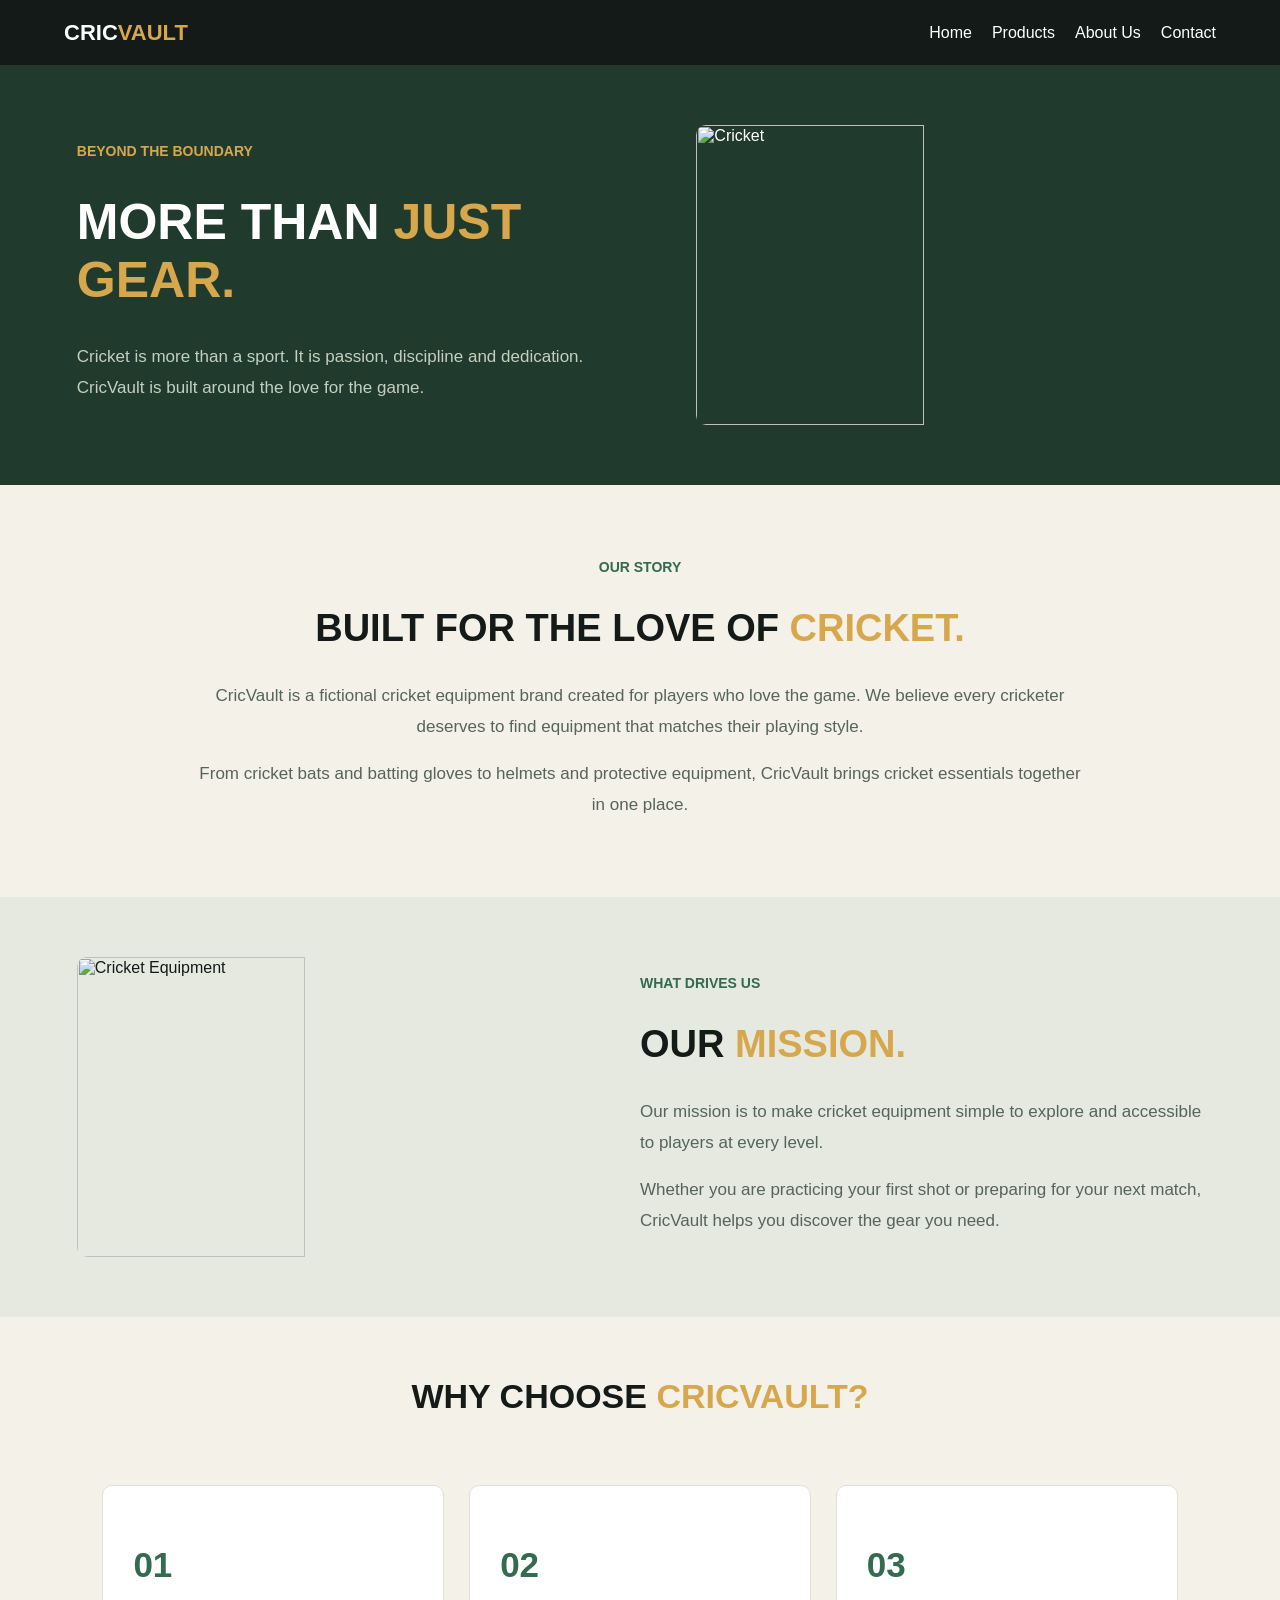
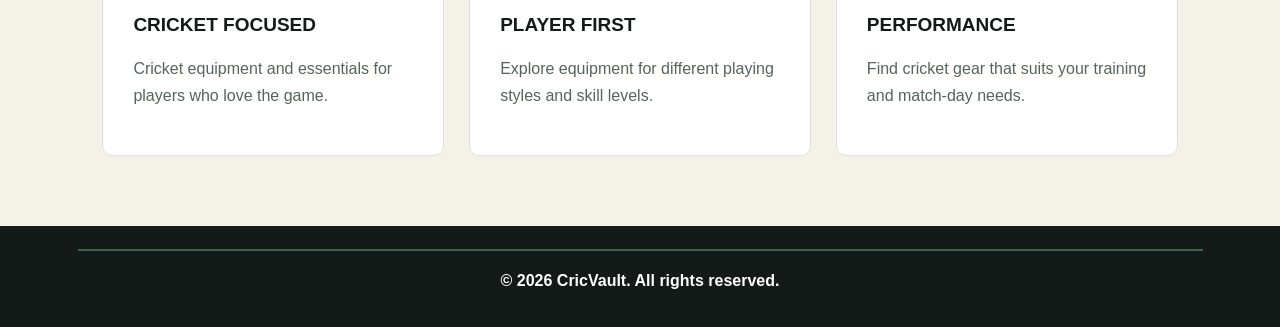
==== about_us.html @ b8066f30 "Add files via upload" ====
<html>
    <head>
        <title>About Us </title>
        <meta name="viewport" content="width=device-width, initial-scale=1.0">
        <link rel="stylesheet" href="about.css">
    </head>

    <body>

        <header>
            <h1><a href="index.html">CRIC<span>VAULT</span></a></h1>

            <p>
                <a href="index.html">Home</a>
                <a href="products.html">Products</a>
                <a href="about_us.html">About Us</a>
                <a href="contact_us.html">Contact</a>
            </p>
        </header>

        <div id="hero">

            <div id="hero-text">
                <h3>BEYOND THE BOUNDARY</h3>
                <h1>MORE THAN <span>JUST GEAR.</span></h1>

                <p>
                    Cricket is more than a sport.
                    It is passion, discipline and dedication.
                    CricVault is built around the love for the game.
                </p>
            </div>

            <img src="imgs/about3.png" alt="Cricket">

        </div>

        <div class="about-text">

            <h3>OUR STORY</h3>
            <h2>BUILT FOR THE LOVE OF <span>CRICKET.</span></h2>

            <p>
                CricVault is a fictional cricket equipment brand
                created for players who love the game.
                We believe every cricketer deserves to find
                equipment that matches their playing style.
            </p>

            <p>
                From cricket bats and batting gloves to helmets
                and protective equipment, CricVault brings
                cricket essentials together in one place.
            </p>

        </div>

        <div id="mission">

            <img src="imgs/about4.png" alt="Cricket Equipment">

            <div id="mission-text">
                <h3>WHAT DRIVES US</h3>
                <h2>OUR <span>MISSION.</span></h2>

                <p>
                    Our mission is to make cricket equipment
                    simple to explore and accessible to
                    players at every level.
                </p>

                <p>
                    Whether you are practicing your first shot
                    or preparing for your next match,
                    CricVault helps you discover the gear
                    you need.
                </p>
            </div>

        </div>

        <h2 id="h">WHY CHOOSE <span>CRICVAULT?</span></h2>

        <div class="choose">

            <div class="feature">
                <h2>01</h2>
                <h3>CRICKET FOCUSED</h3>
                <p>
                    Cricket equipment and essentials
                    for players who love the game.
                </p>
            </div>

            <div class="feature">
                <h2>02</h2>
                <h3>PLAYER FIRST</h3>
                <p>
                    Explore equipment for different
                    playing styles and skill levels.
                </p>
            </div>

            <div class="feature">
                <h2>03</h2>
                <h3>PERFORMANCE</h3>
                <p>
                    Find cricket gear that suits
                    your training and match-day needs.
                </p>
            </div>

        </div>

        <footer>
            <hr>
            <h4>© 2026 CricVault. All rights reserved.</h4>
        </footer>

    </body>
</html>
---- about.css ----
body {

    color: #141A18;
    background-color: #F4F1E8;
    margin: 0;
    padding: 0;
    display: flex;
    flex-direction: column;
    min-height: 100vh;
    font-family: Arial, sans-serif;

}

header {

    padding-right: 5%;
    padding-left: 5%;
    margin: 0;
    position: sticky;
    background-color: #141A18;
    top: 0;
    z-index: 100;

    display: flex;
    justify-content: space-between;
    align-items: center;
    height: 65px;

}

header h1 {

    font-size: 22px;

}

header a {

    color: white;
    text-decoration: none;

}

header p {

    display: flex;
    gap: 20px;

}

span {

    color: #D7A74D;

}

/* HERO */

#hero {

    display: flex;
    justify-content: space-between;
    align-items: center;
    gap: 40px;

    background-color: #203B2D;
    color: white;
    padding: 60px 6%;

}

#hero-text {

    width: 50%;

}

#hero-text h3 {

    color: #D7A74D;
    font-size: 14px;

}

#hero-text h1 {

    font-size: 50px;

}

#hero-text p {

    font-size: 17px;
    line-height: 1.8;
    color: #C5CFBE;

}

#hero img {

    width: 45%;
    height: 300px;
    object-fit: cover;
    border-radius: 10px;

}

/* ABOUT TEXT */

.about-text {

    text-align: center;
    padding: 60px 15%;

}

.about-text h3 {

    color: #326B4E;
    font-size: 14px;

}

.about-text h2 {

    font-size: 38px;

}

.about-text p {

    color: #56645A;
    font-size: 17px;
    line-height: 1.8;

}

/* MISSION */

#mission {

    display: flex;
    justify-content: space-between;
    align-items: center;
    gap: 40px;

    background-color: #E5E9DF;
    padding: 60px 6%;

}

#mission img {

    width: 45%;
    height: 300px;
    object-fit: cover;
    border-radius: 10px;

}

#mission-text {

    width: 50%;

}

#mission-text h3 {

    color: #326B4E;
    font-size: 14px;

}

#mission-text h2 {

    font-size: 38px;

}

#mission-text p {

    font-size: 17px;
    line-height: 1.8;
    color: #56645A;

}

/* WHY CHOOSE US */

#h {

    text-align: center;
    font-size: 34px;
    margin-top: 60px;

}

.choose {

    display: grid;
    grid-template-columns: repeat(3, 1fr);
    gap: 25px;
    padding: 40px 8% 70px;

}

.feature {

    background-color: white;
    border: 1px solid #DDE2D8;
    border-radius: 10px;
    padding: 30px;

}

.feature h2 {

    color: #326B4E;
    font-size: 35px;

}

.feature h3 {

    font-size: 19px;

}

.feature p {

    color: #56645A;
    line-height: 1.7;

}

/* FOOTER */

footer {

    text-align: center;
    color: white;
    background-color: #141A18;
    padding: 15px;
    margin-top: auto;

}

footer hr {

    border: none;
    background-color: #326B4E;
    height: 2px;
    width: 90%;

}

/* TABLET */

@media (max-width: 768px) {

    #hero {

        flex-direction: column;
        text-align: center;

    }

    #hero-text {

        width: 100%;

    }

    #hero img {

        width: 100%;
        height: 250px;

    }

    #mission {

        flex-direction: column;

    }

    #mission img {

        width: 100%;
        height: 250px;

    }

    #mission-text {

        width: 100%;

    }

    .choose {

        grid-template-columns: 1fr;
        gap: 20px;

    }

    .about-text {

        padding: 40px 8%;

    }

}

/* MOBILE */

@media (max-width: 480px) {

    header {

        height: auto;
        flex-direction: column;
        padding: 10px;

    }

    header p {

        flex-wrap: wrap;
        justify-content: center;
        gap: 12px;

    }

    #hero {

        padding: 35px 5%;

    }

    #hero-text h1 {

        font-size: 35px;

    }

    #hero img {

        height: 200px;

    }

    .about-text h2 {

        font-size: 28px;

    }

    #mission {

        padding: 35px 5%;

    }

    #mission-text h2 {

        font-size: 30px;

    }

    #h {

        font-size: 27px;

    }

    .choose {

        padding: 20px;

    }

}

html {

    scroll-behavior: smooth;

}
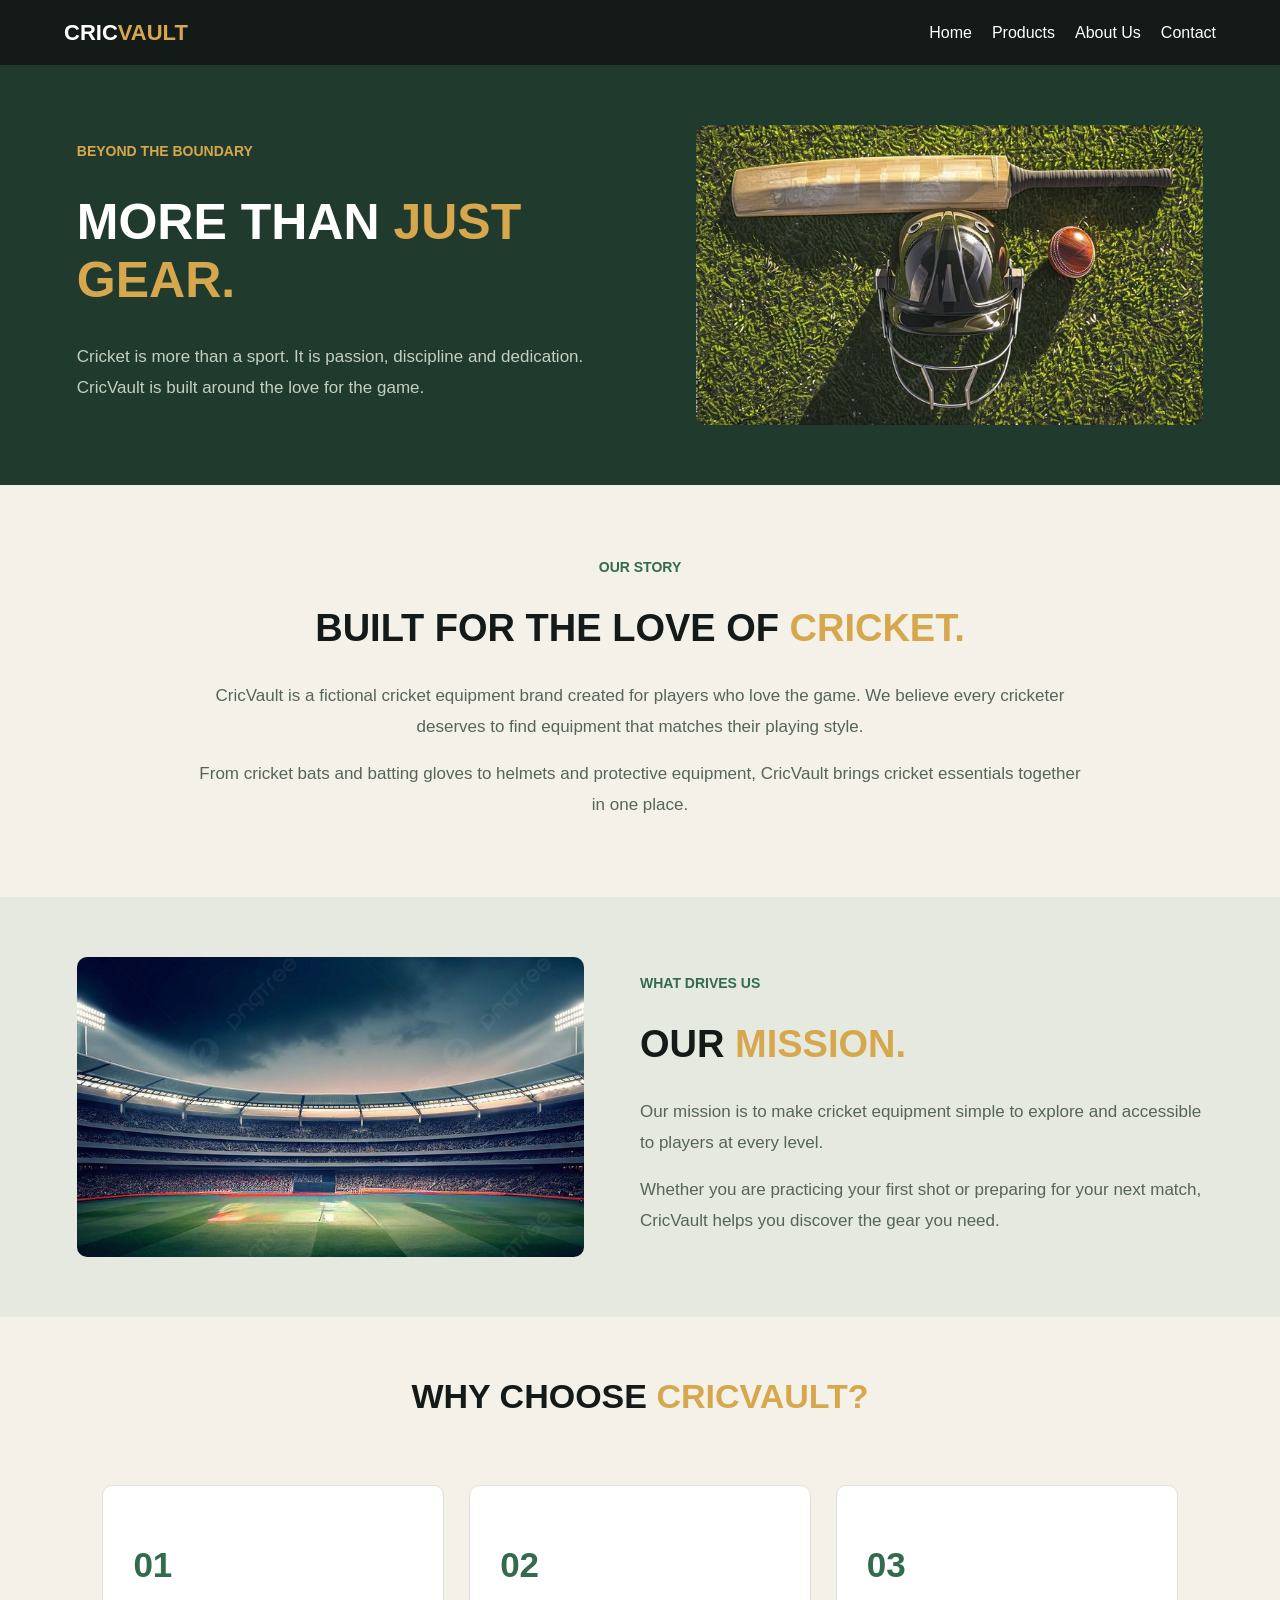
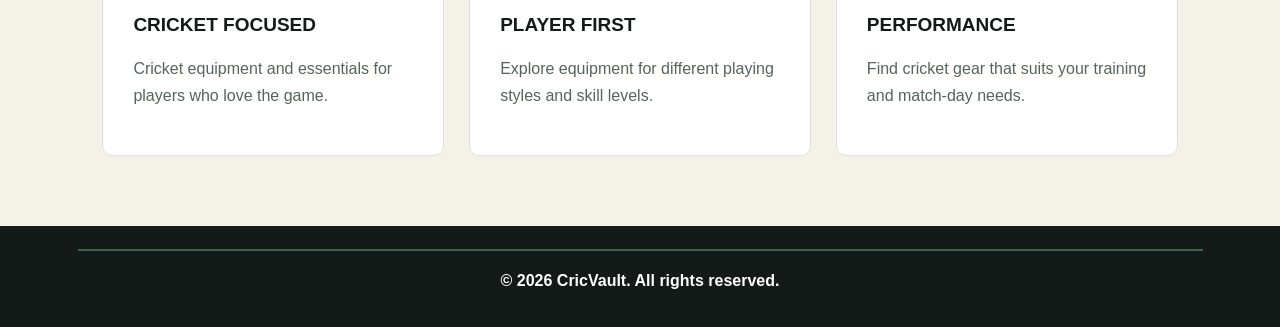
==== commit cc9a94f5: "Restore about_us.html with original content" ====
--- a/about_us.html
+++ b/about_us.html
@@ -32,7 +32,7 @@
                 </p>
             </div>
 
-            <img src="imgs/about3.png" alt="Cricket">
+            <img src="about3.png" alt="Cricket">
 
         </div>
 
@@ -58,7 +58,7 @@
 
         <div id="mission">
 
-            <img src="imgs/about4.png" alt="Cricket Equipment">
+            <img src="about4.png" alt="Cricket Equipment">
 
             <div id="mission-text">
                 <h3>WHAT DRIVES US</h3>
